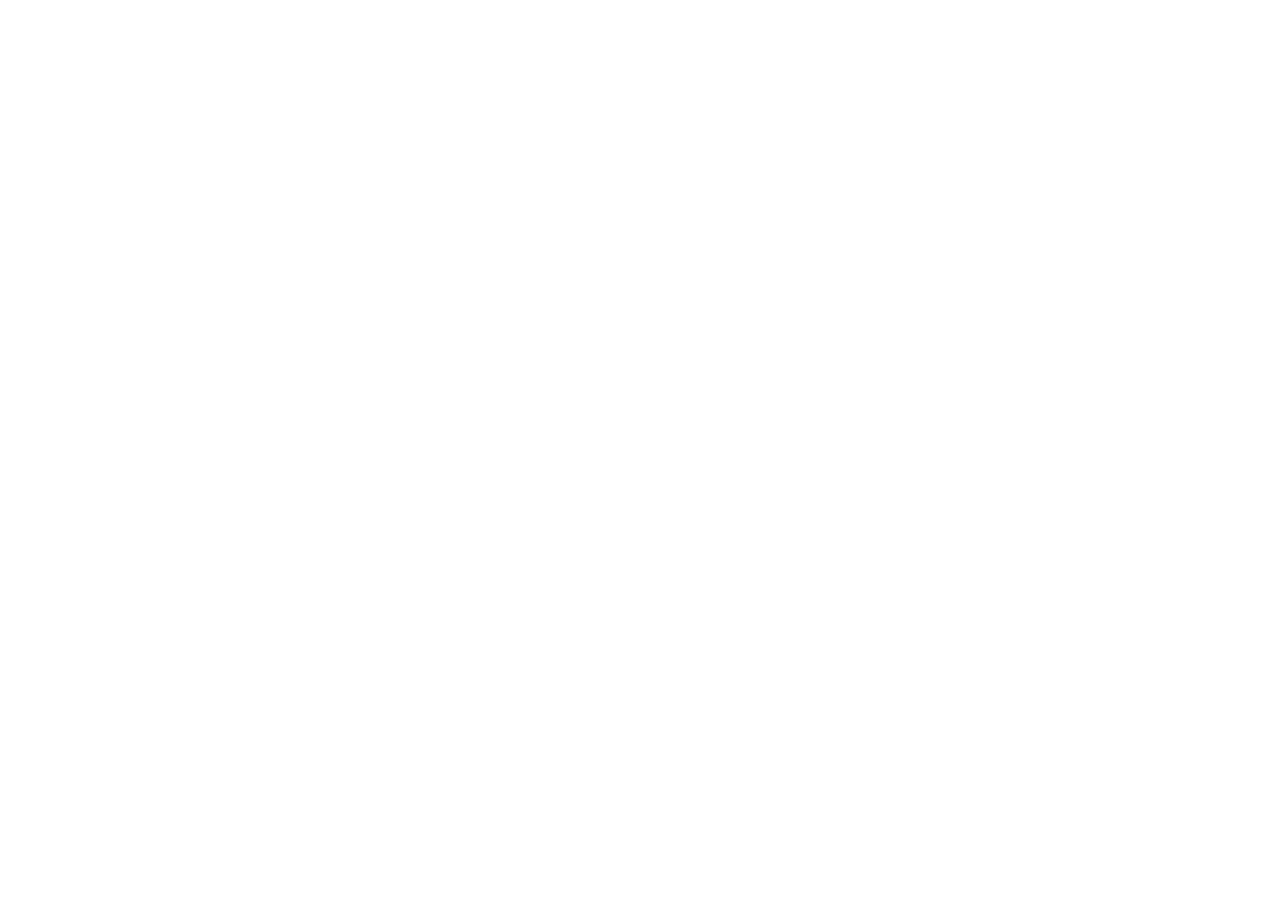
==== activities/01-where's-sausage-dog/index.html @ 47db458f "A1: Starting "where's sausage dog?" activity" ====
<!DOCTYPE html>
<html>
  <head>
    <meta charset="utf-8">
    <meta name="viewport" width=device-width, initial-scale=1.0, maximum-scale=1.0, user-scalable=0>

    <title>Where's Sausage Dog?</title>

    <!-- CSS stylesheet(s) -->
    <link rel="stylesheet" type="text/css" href="css/style.css" />

    <!-- Library script(s) -->
    <script src="js/libraries/p5.min.js"></script>
    <script src="js/libraries/p5.sound.min.js"></script>

    <!-- My script(s) -->
    <script src="js/script.js"></script>
  </head>

  <body>
    <!-- HTML would go here if needed. -->
  </body>

</html>
---- activities/01-where's-sausage-dog/css/style.css ----
/*********************************************

Here is a description of any special CSS used.
In this case it's just padding and margin to 0
and then centring the canvas (and anything else)
using the CSS Grid.

Also hides overflow.

**********************************************/

body {
  padding: 0;
  margin: 0;
  display: grid; /* Set up the grid and justify/align to center */
  justify-content: center;
  align-content: center;
  height: 100vh; /* Body is the height of the viewport */
  overflow: hidden; /* Hide anything that goes off the window size */
}
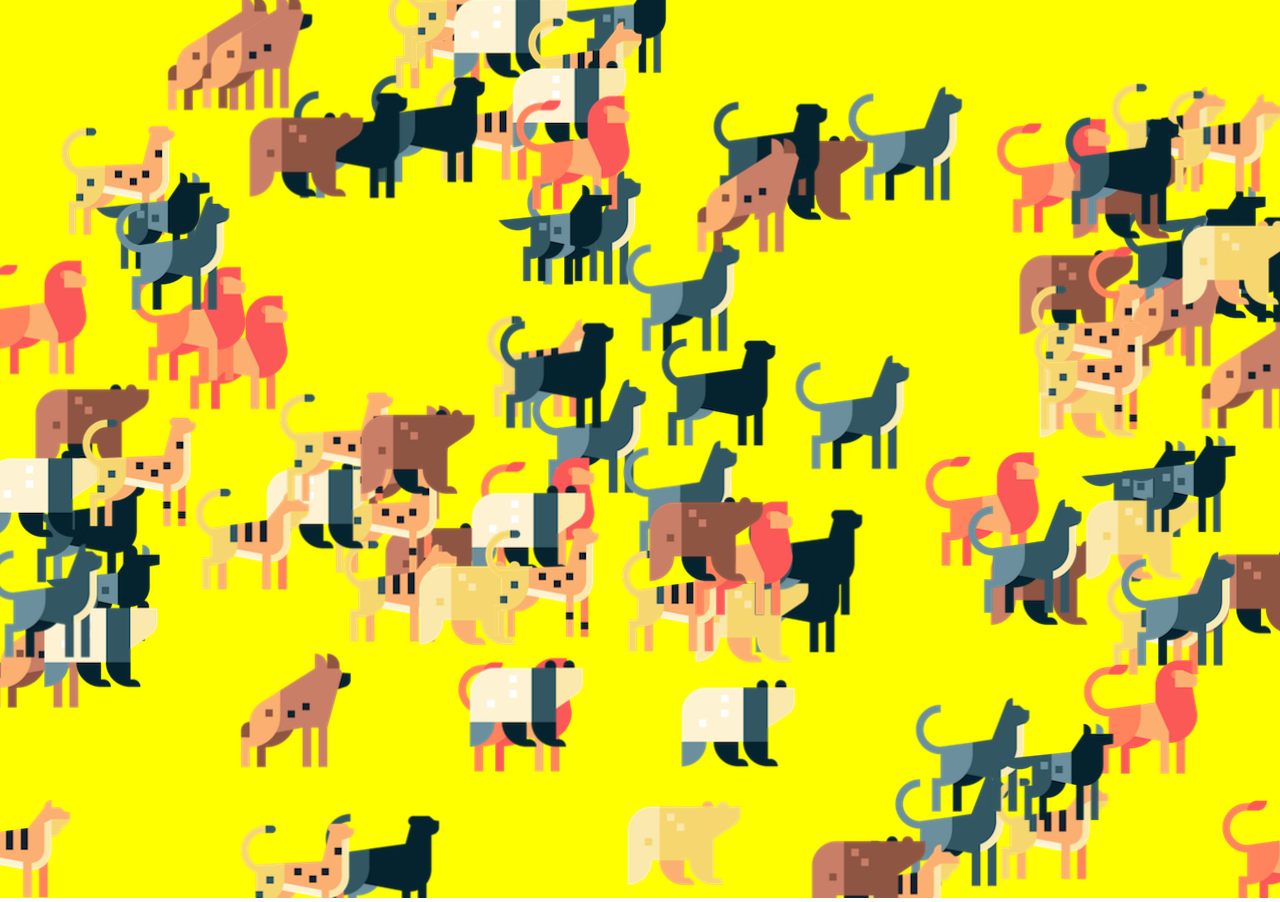
==== commit ff06e840: "A1: created a subclass called SausageDog.js" ====
--- a/activities/01-where's-sausage-dog/index.html
+++ b/activities/01-where's-sausage-dog/index.html
@@ -14,6 +14,8 @@
     <script src="js/libraries/p5.sound.min.js"></script>
 
     <!-- My script(s) -->
+    <script src="js/Animal.js"></script>
+    <script src="js/SausageDog.js"></script>
     <script src="js/script.js"></script>
   </head>
 
